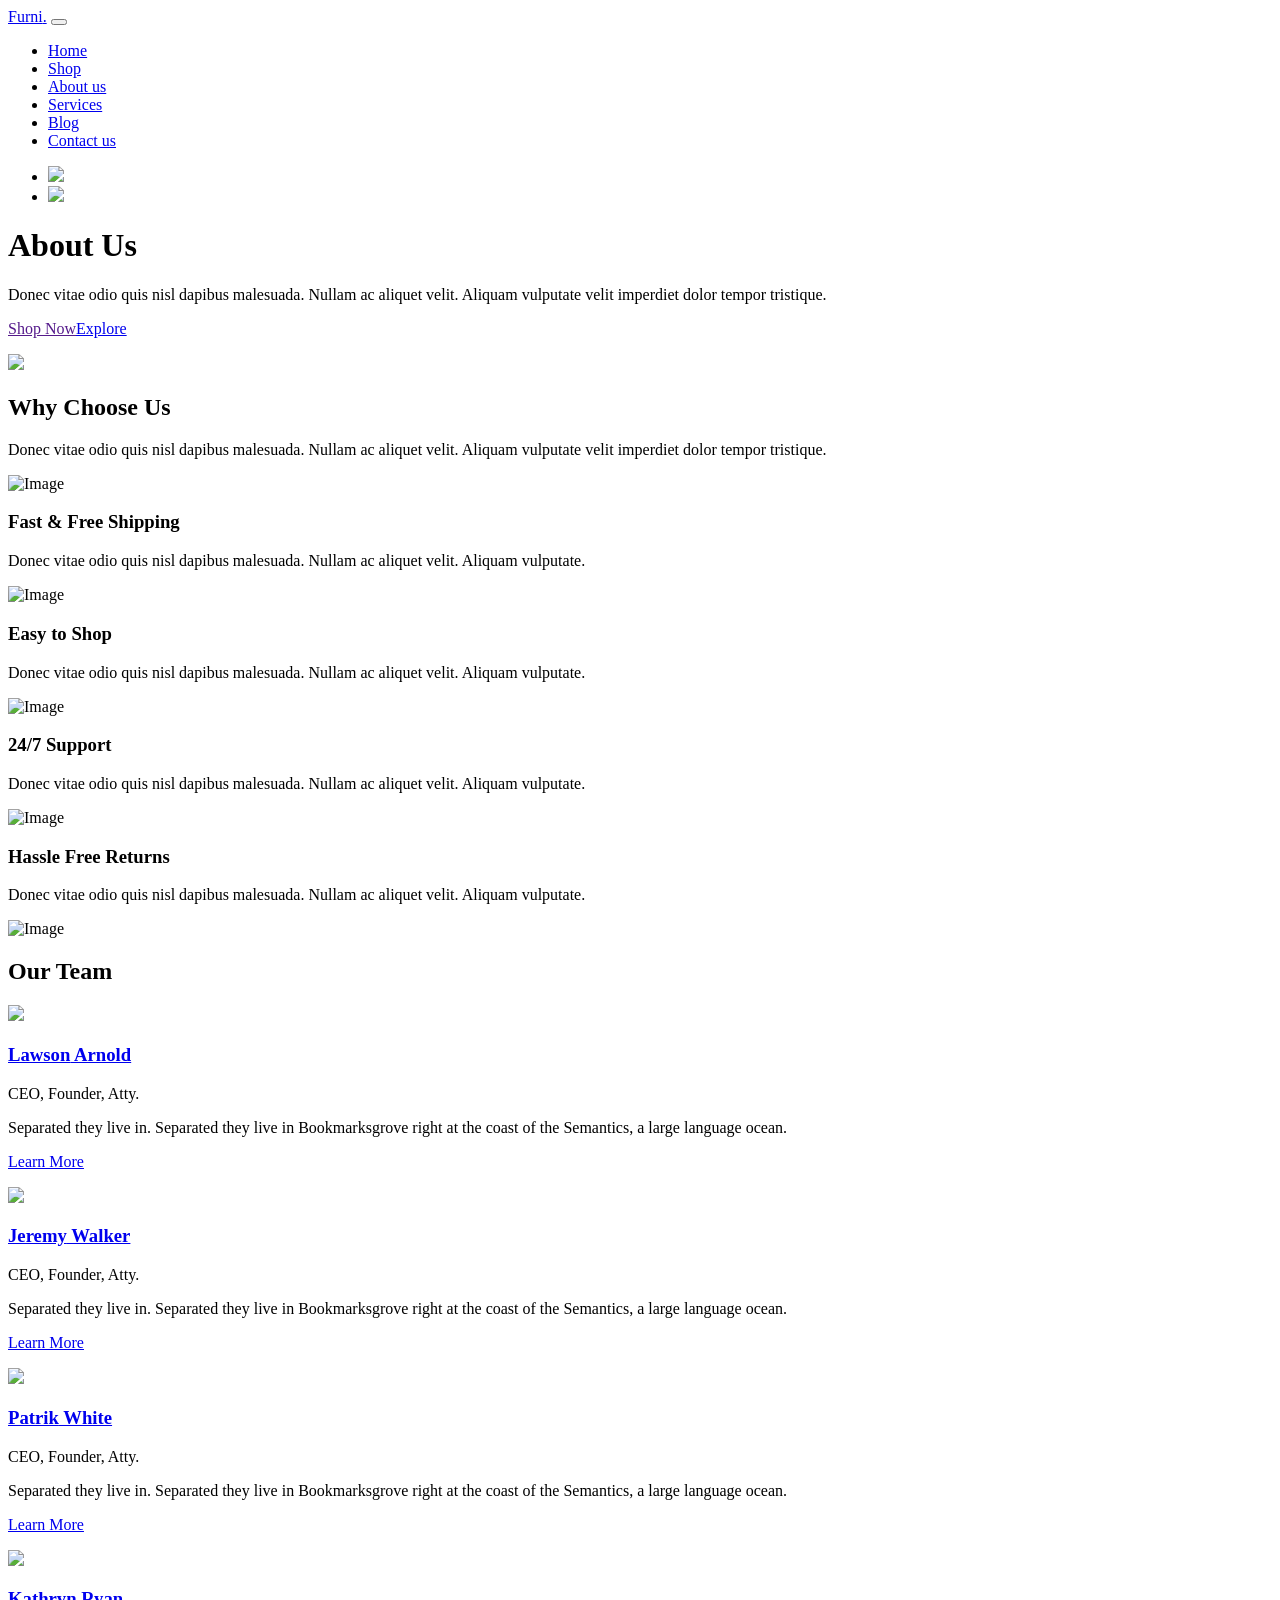
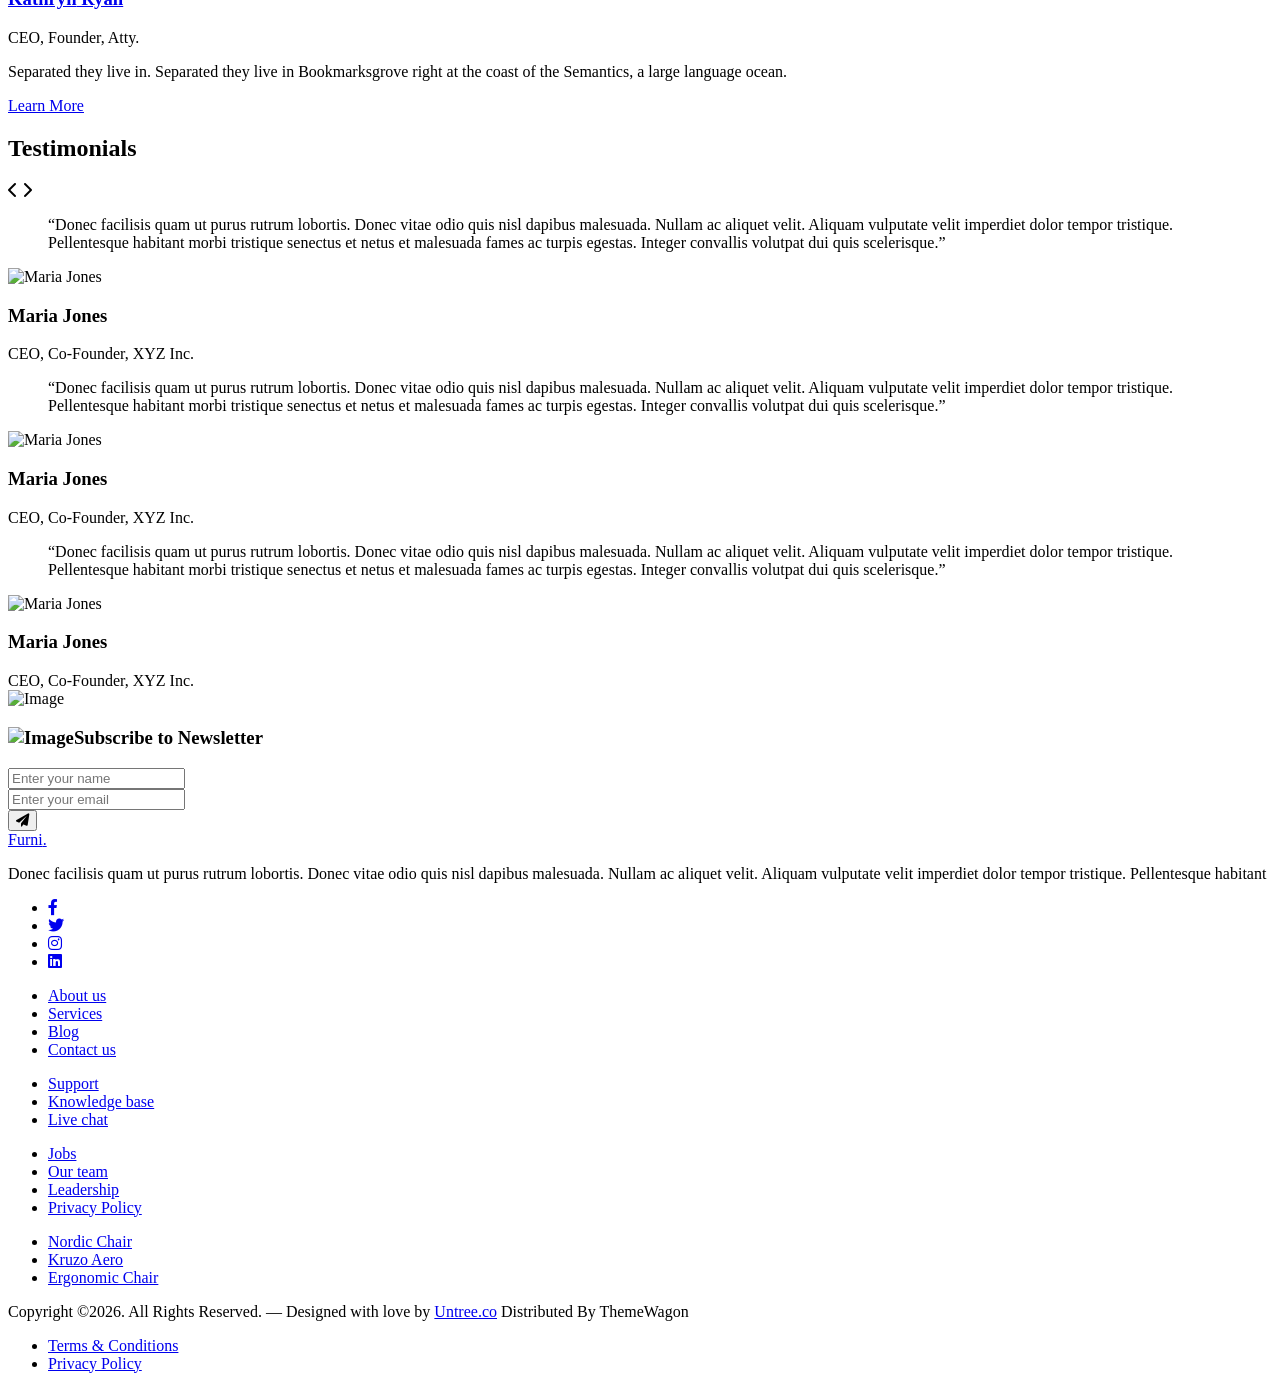
==== about.html @ 7dae72ae "Add files via upload" ====
<!-- /*
* Bootstrap 5
* Template Name: Furni
* Template Author: Untree.co
* Template URI: https://untree.co/
* License: https://creativecommons.org/licenses/by/3.0/
*/ -->
<!doctype html>
<html lang="en">
<head>
  <meta charset="utf-8">
  <meta name="viewport" content="width=device-width, initial-scale=1, shrink-to-fit=no">
  <meta name="author" content="Untree.co">
  <link rel="shortcut icon" href="favicon.png">

  <meta name="description" content="" />
  <meta name="keywords" content="bootstrap, bootstrap4" />

		<!-- Bootstrap CSS -->
		<link href="css/bootstrap.min.css" rel="stylesheet">
		<link href="https://cdnjs.cloudflare.com/ajax/libs/font-awesome/6.0.0-beta3/css/all.min.css" rel="stylesheet">
		<link href="css/tiny-slider.css" rel="stylesheet">
		<link href="css/style.css" rel="stylesheet">
		<title>Furni Free Bootstrap 5 Template for Furniture and Interior Design Websites by Untree.co </title>
	</head>

	<body>

		<!-- Start Header/Navigation -->
		<nav class="custom-navbar navbar navbar navbar-expand-md navbar-dark bg-dark" arial-label="Furni navigation bar">

			<div class="container">
				<a class="navbar-brand" href="index.html">Furni<span>.</span></a>

				<button class="navbar-toggler" type="button" data-bs-toggle="collapse" data-bs-target="#navbarsFurni" aria-controls="navbarsFurni" aria-expanded="false" aria-label="Toggle navigation">
					<span class="navbar-toggler-icon"></span>
				</button>

				<div class="collapse navbar-collapse" id="navbarsFurni">
					<ul class="custom-navbar-nav navbar-nav ms-auto mb-2 mb-md-0">
						<li class="nav-item ">
							<a class="nav-link" href="index.html">Home</a>
						</li>
						<li><a class="nav-link" href="shop.html">Shop</a></li>
						<li class="active"><a class="nav-link" href="about.html">About us</a></li>
						<li><a class="nav-link" href="services.html">Services</a></li>
						<li><a class="nav-link" href="blog.html">Blog</a></li>
						<li><a class="nav-link" href="contact.html">Contact us</a></li>
					</ul>

					<ul class="custom-navbar-cta navbar-nav mb-2 mb-md-0 ms-5">
						<li><a class="nav-link" href="#"><img src="images/user.svg"></a></li>
						<li><a class="nav-link" href="cart.html"><img src="images/cart.svg"></a></li>
					</ul>
				</div>
			</div>
				
		</nav>
		<!-- End Header/Navigation -->

		<!-- Start Hero Section -->
			<div class="hero">
				<div class="container">
					<div class="row justify-content-between">
						<div class="col-lg-5">
							<div class="intro-excerpt">
								<h1>About Us</h1>
								<p class="mb-4">Donec vitae odio quis nisl dapibus malesuada. Nullam ac aliquet velit. Aliquam vulputate velit imperdiet dolor tempor tristique.</p>
								<p><a href="" class="btn btn-secondary me-2">Shop Now</a><a href="#" class="btn btn-white-outline">Explore</a></p>
							</div>
						</div>
						<div class="col-lg-7">
							<div class="hero-img-wrap">
								<img src="images/couch.png" class="img-fluid">
							</div>
						</div>
					</div>
				</div>
			</div>
		<!-- End Hero Section -->

		

		<!-- Start Why Choose Us Section -->
		<div class="why-choose-section">
			<div class="container">
				<div class="row justify-content-between align-items-center">
					<div class="col-lg-6">
						<h2 class="section-title">Why Choose Us</h2>
						<p>Donec vitae odio quis nisl dapibus malesuada. Nullam ac aliquet velit. Aliquam vulputate velit imperdiet dolor tempor tristique.</p>

						<div class="row my-5">
							<div class="col-6 col-md-6">
								<div class="feature">
									<div class="icon">
										<img src="images/truck.svg" alt="Image" class="imf-fluid">
									</div>
									<h3>Fast &amp; Free Shipping</h3>
									<p>Donec vitae odio quis nisl dapibus malesuada. Nullam ac aliquet velit. Aliquam vulputate.</p>
								</div>
							</div>

							<div class="col-6 col-md-6">
								<div class="feature">
									<div class="icon">
										<img src="images/bag.svg" alt="Image" class="imf-fluid">
									</div>
									<h3>Easy to Shop</h3>
									<p>Donec vitae odio quis nisl dapibus malesuada. Nullam ac aliquet velit. Aliquam vulputate.</p>
								</div>
							</div>

							<div class="col-6 col-md-6">
								<div class="feature">
									<div class="icon">
										<img src="images/support.svg" alt="Image" class="imf-fluid">
									</div>
									<h3>24/7 Support</h3>
									<p>Donec vitae odio quis nisl dapibus malesuada. Nullam ac aliquet velit. Aliquam vulputate.</p>
								</div>
							</div>

							<div class="col-6 col-md-6">
								<div class="feature">
									<div class="icon">
										<img src="images/return.svg" alt="Image" class="imf-fluid">
									</div>
									<h3>Hassle Free Returns</h3>
									<p>Donec vitae odio quis nisl dapibus malesuada. Nullam ac aliquet velit. Aliquam vulputate.</p>
								</div>
							</div>

						</div>
					</div>

					<div class="col-lg-5">
						<div class="img-wrap">
							<img src="images/why-choose-us-img.jpg" alt="Image" class="img-fluid">
						</div>
					</div>

				</div>
			</div>
		</div>
		<!-- End Why Choose Us Section -->

		<!-- Start Team Section -->
		<div class="untree_co-section">
			<div class="container">

				<div class="row mb-5">
					<div class="col-lg-5 mx-auto text-center">
						<h2 class="section-title">Our Team</h2>
					</div>
				</div>

				<div class="row">

					<!-- Start Column 1 -->
					<div class="col-12 col-md-6 col-lg-3 mb-5 mb-md-0">
						<img src="images/person_1.jpg" class="img-fluid mb-5">
						<h3 clas><a href="#"><span class="">Lawson</span> Arnold</a></h3>
            <span class="d-block position mb-4">CEO, Founder, Atty.</span>
            <p>Separated they live in.
            Separated they live in Bookmarksgrove right at the coast of the Semantics, a large language ocean.</p>
            <p class="mb-0"><a href="#" class="more dark">Learn More <span class="icon-arrow_forward"></span></a></p>
					</div> 
					<!-- End Column 1 -->

					<!-- Start Column 2 -->
					<div class="col-12 col-md-6 col-lg-3 mb-5 mb-md-0">
						<img src="images/person_2.jpg" class="img-fluid mb-5">

						<h3 clas><a href="#"><span class="">Jeremy</span> Walker</a></h3>
            <span class="d-block position mb-4">CEO, Founder, Atty.</span>
            <p>Separated they live in.
            Separated they live in Bookmarksgrove right at the coast of the Semantics, a large language ocean.</p>
            <p class="mb-0"><a href="#" class="more dark">Learn More <span class="icon-arrow_forward"></span></a></p>

					</div> 
					<!-- End Column 2 -->

					<!-- Start Column 3 -->
					<div class="col-12 col-md-6 col-lg-3 mb-5 mb-md-0">
						<img src="images/person_3.jpg" class="img-fluid mb-5">
						<h3 clas><a href="#"><span class="">Patrik</span> White</a></h3>
            <span class="d-block position mb-4">CEO, Founder, Atty.</span>
            <p>Separated they live in.
            Separated they live in Bookmarksgrove right at the coast of the Semantics, a large language ocean.</p>
            <p class="mb-0"><a href="#" class="more dark">Learn More <span class="icon-arrow_forward"></span></a></p>
					</div> 
					<!-- End Column 3 -->

					<!-- Start Column 4 -->
					<div class="col-12 col-md-6 col-lg-3 mb-5 mb-md-0">
						<img src="images/person_4.jpg" class="img-fluid mb-5">

						<h3 clas><a href="#"><span class="">Kathryn</span> Ryan</a></h3>
            <span class="d-block position mb-4">CEO, Founder, Atty.</span>
            <p>Separated they live in.
            Separated they live in Bookmarksgrove right at the coast of the Semantics, a large language ocean.</p>
            <p class="mb-0"><a href="#" class="more dark">Learn More <span class="icon-arrow_forward"></span></a></p>

          
					</div> 
					<!-- End Column 4 -->

					

				</div>
			</div>
		</div>
		<!-- End Team Section -->

		

		<!-- Start Testimonial Slider -->
		<div class="testimonial-section before-footer-section">
			<div class="container">
				<div class="row">
					<div class="col-lg-7 mx-auto text-center">
						<h2 class="section-title">Testimonials</h2>
					</div>
				</div>

				<div class="row justify-content-center">
					<div class="col-lg-12">
						<div class="testimonial-slider-wrap text-center">

							<div id="testimonial-nav">
								<span class="prev" data-controls="prev"><span class="fa fa-chevron-left"></span></span>
								<span class="next" data-controls="next"><span class="fa fa-chevron-right"></span></span>
							</div>

							<div class="testimonial-slider">
								
								<div class="item">
									<div class="row justify-content-center">
										<div class="col-lg-8 mx-auto">

											<div class="testimonial-block text-center">
												<blockquote class="mb-5">
													<p>&ldquo;Donec facilisis quam ut purus rutrum lobortis. Donec vitae odio quis nisl dapibus malesuada. Nullam ac aliquet velit. Aliquam vulputate velit imperdiet dolor tempor tristique. Pellentesque habitant morbi tristique senectus et netus et malesuada fames ac turpis egestas. Integer convallis volutpat dui quis scelerisque.&rdquo;</p>
												</blockquote>

												<div class="author-info">
													<div class="author-pic">
														<img src="images/person-1.png" alt="Maria Jones" class="img-fluid">
													</div>
													<h3 class="font-weight-bold">Maria Jones</h3>
													<span class="position d-block mb-3">CEO, Co-Founder, XYZ Inc.</span>
												</div>
											</div>

										</div>
									</div>
								</div> 
								<!-- END item -->

								<div class="item">
									<div class="row justify-content-center">
										<div class="col-lg-8 mx-auto">

											<div class="testimonial-block text-center">
												<blockquote class="mb-5">
													<p>&ldquo;Donec facilisis quam ut purus rutrum lobortis. Donec vitae odio quis nisl dapibus malesuada. Nullam ac aliquet velit. Aliquam vulputate velit imperdiet dolor tempor tristique. Pellentesque habitant morbi tristique senectus et netus et malesuada fames ac turpis egestas. Integer convallis volutpat dui quis scelerisque.&rdquo;</p>
												</blockquote>

												<div class="author-info">
													<div class="author-pic">
														<img src="images/person-1.png" alt="Maria Jones" class="img-fluid">
													</div>
													<h3 class="font-weight-bold">Maria Jones</h3>
													<span class="position d-block mb-3">CEO, Co-Founder, XYZ Inc.</span>
												</div>
											</div>

										</div>
									</div>
								</div> 
								<!-- END item -->

								<div class="item">
									<div class="row justify-content-center">
										<div class="col-lg-8 mx-auto">

											<div class="testimonial-block text-center">
												<blockquote class="mb-5">
													<p>&ldquo;Donec facilisis quam ut purus rutrum lobortis. Donec vitae odio quis nisl dapibus malesuada. Nullam ac aliquet velit. Aliquam vulputate velit imperdiet dolor tempor tristique. Pellentesque habitant morbi tristique senectus et netus et malesuada fames ac turpis egestas. Integer convallis volutpat dui quis scelerisque.&rdquo;</p>
												</blockquote>

												<div class="author-info">
													<div class="author-pic">
														<img src="images/person-1.png" alt="Maria Jones" class="img-fluid">
													</div>
													<h3 class="font-weight-bold">Maria Jones</h3>
													<span class="position d-block mb-3">CEO, Co-Founder, XYZ Inc.</span>
												</div>
											</div>

										</div>
									</div>
								</div> 
								<!-- END item -->

							</div>

						</div>
					</div>
				</div>
			</div>
		</div>
		<!-- End Testimonial Slider -->

		

		<!-- Start Footer Section -->
		<footer class="footer-section">
			<div class="container relative">

				<div class="sofa-img">
					<img src="images/sofa.png" alt="Image" class="img-fluid">
				</div>

				<div class="row">
					<div class="col-lg-8">
						<div class="subscription-form">
							<h3 class="d-flex align-items-center"><span class="me-1"><img src="images/envelope-outline.svg" alt="Image" class="img-fluid"></span><span>Subscribe to Newsletter</span></h3>

							<form action="#" class="row g-3">
								<div class="col-auto">
									<input type="text" class="form-control" placeholder="Enter your name">
								</div>
								<div class="col-auto">
									<input type="email" class="form-control" placeholder="Enter your email">
								</div>
								<div class="col-auto">
									<button class="btn btn-primary">
										<span class="fa fa-paper-plane"></span>
									</button>
								</div>
							</form>

						</div>
					</div>
				</div>

				<div class="row g-5 mb-5">
					<div class="col-lg-4">
						<div class="mb-4 footer-logo-wrap"><a href="#" class="footer-logo">Furni<span>.</span></a></div>
						<p class="mb-4">Donec facilisis quam ut purus rutrum lobortis. Donec vitae odio quis nisl dapibus malesuada. Nullam ac aliquet velit. Aliquam vulputate velit imperdiet dolor tempor tristique. Pellentesque habitant</p>

						<ul class="list-unstyled custom-social">
							<li><a href="#"><span class="fa fa-brands fa-facebook-f"></span></a></li>
							<li><a href="#"><span class="fa fa-brands fa-twitter"></span></a></li>
							<li><a href="#"><span class="fa fa-brands fa-instagram"></span></a></li>
							<li><a href="#"><span class="fa fa-brands fa-linkedin"></span></a></li>
						</ul>
					</div>

					<div class="col-lg-8">
						<div class="row links-wrap">
							<div class="col-6 col-sm-6 col-md-3">
								<ul class="list-unstyled">
									<li><a href="#">About us</a></li>
									<li><a href="#">Services</a></li>
									<li><a href="#">Blog</a></li>
									<li><a href="#">Contact us</a></li>
								</ul>
							</div>

							<div class="col-6 col-sm-6 col-md-3">
								<ul class="list-unstyled">
									<li><a href="#">Support</a></li>
									<li><a href="#">Knowledge base</a></li>
									<li><a href="#">Live chat</a></li>
								</ul>
							</div>

							<div class="col-6 col-sm-6 col-md-3">
								<ul class="list-unstyled">
									<li><a href="#">Jobs</a></li>
									<li><a href="#">Our team</a></li>
									<li><a href="#">Leadership</a></li>
									<li><a href="#">Privacy Policy</a></li>
								</ul>
							</div>

							<div class="col-6 col-sm-6 col-md-3">
								<ul class="list-unstyled">
									<li><a href="#">Nordic Chair</a></li>
									<li><a href="#">Kruzo Aero</a></li>
									<li><a href="#">Ergonomic Chair</a></li>
								</ul>
							</div>
						</div>
					</div>

				</div>

				<div class="border-top copyright">
					<div class="row pt-4">
						<div class="col-lg-6">
							<p class="mb-2 text-center text-lg-start">Copyright &copy;<script>document.write(new Date().getFullYear());</script>. All Rights Reserved. &mdash; Designed with love by <a href="https://untree.co">Untree.co</a> Distributed By <a hreff="https://themewagon.com">ThemeWagon</a>  <!-- License information: https://untree.co/license/ -->
            </p>
						</div>

						<div class="col-lg-6 text-center text-lg-end">
							<ul class="list-unstyled d-inline-flex ms-auto">
								<li class="me-4"><a href="#">Terms &amp; Conditions</a></li>
								<li><a href="#">Privacy Policy</a></li>
							</ul>
						</div>

					</div>
				</div>

			</div>
		</footer>
		<!-- End Footer Section -->	


		<script src="js/bootstrap.bundle.min.js"></script>
		<script src="js/tiny-slider.js"></script>
		<script src="js/custom.js"></script>
	</body>

</html>
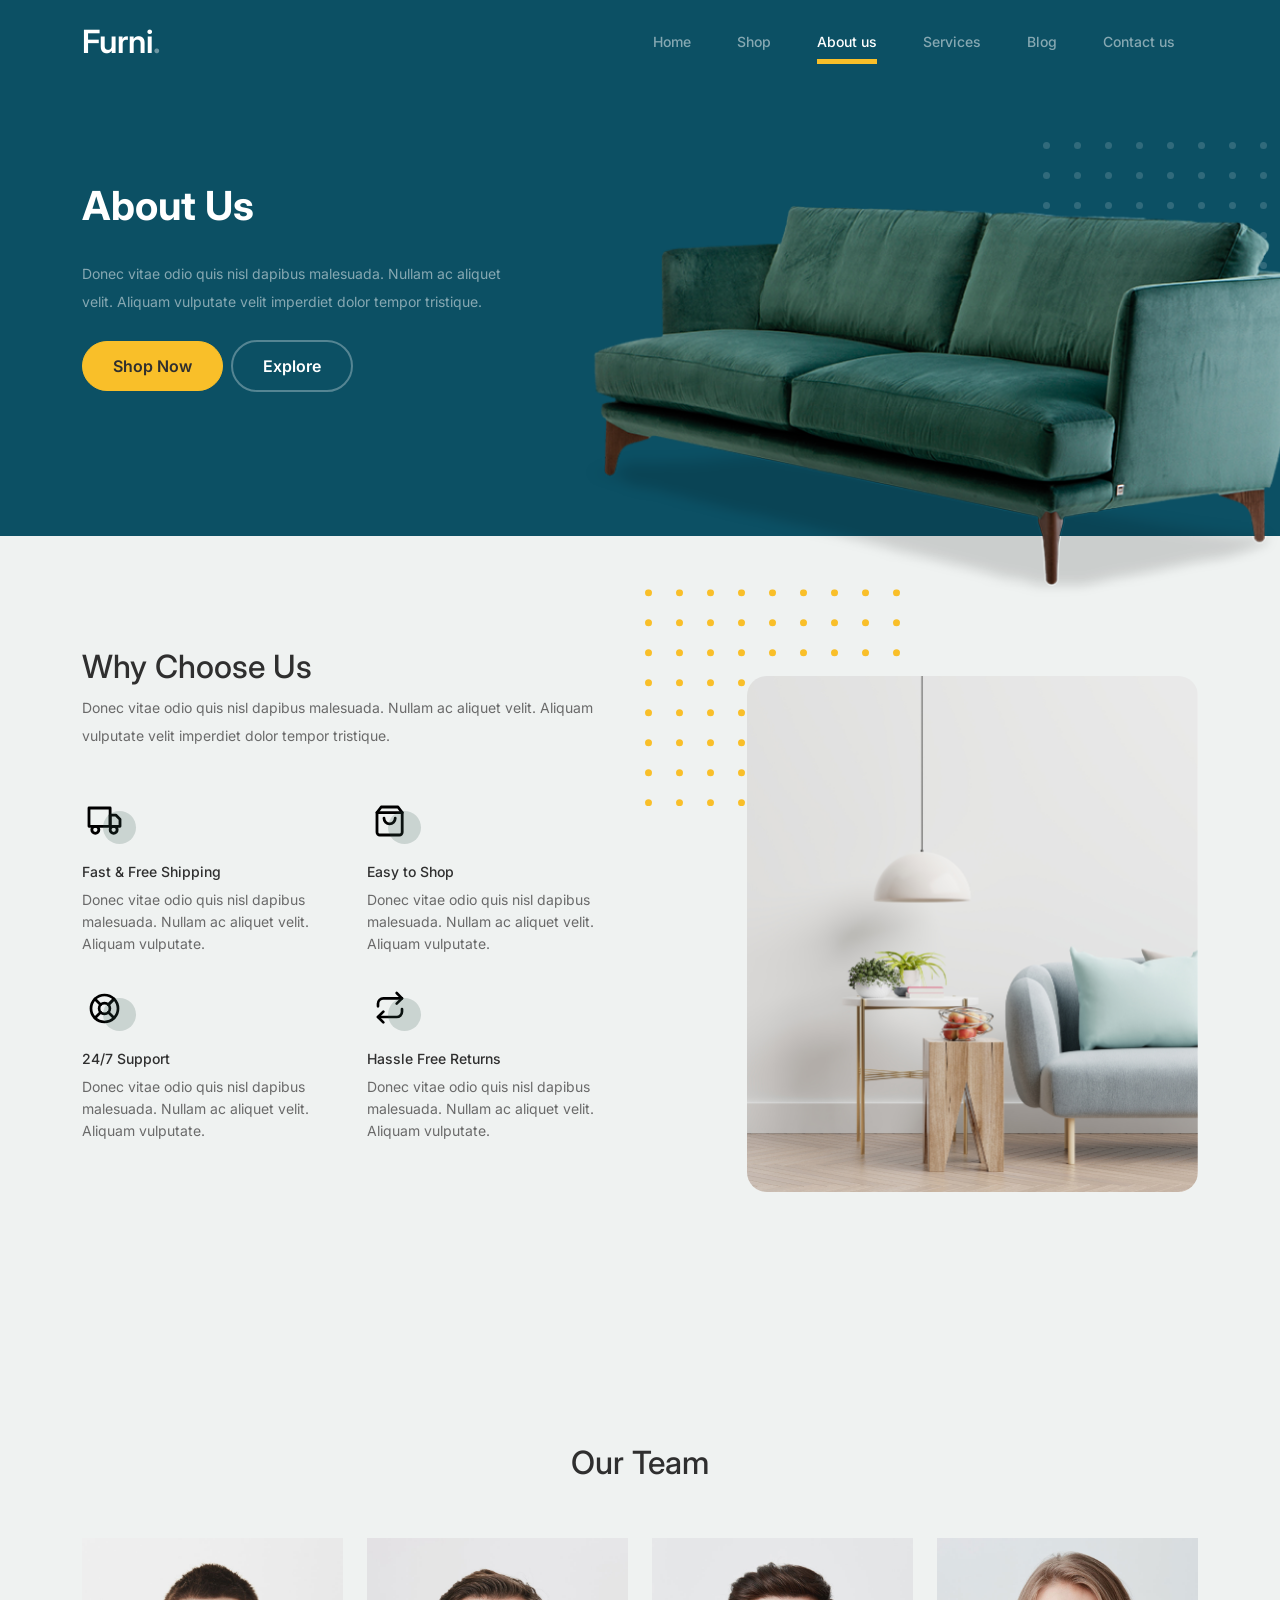
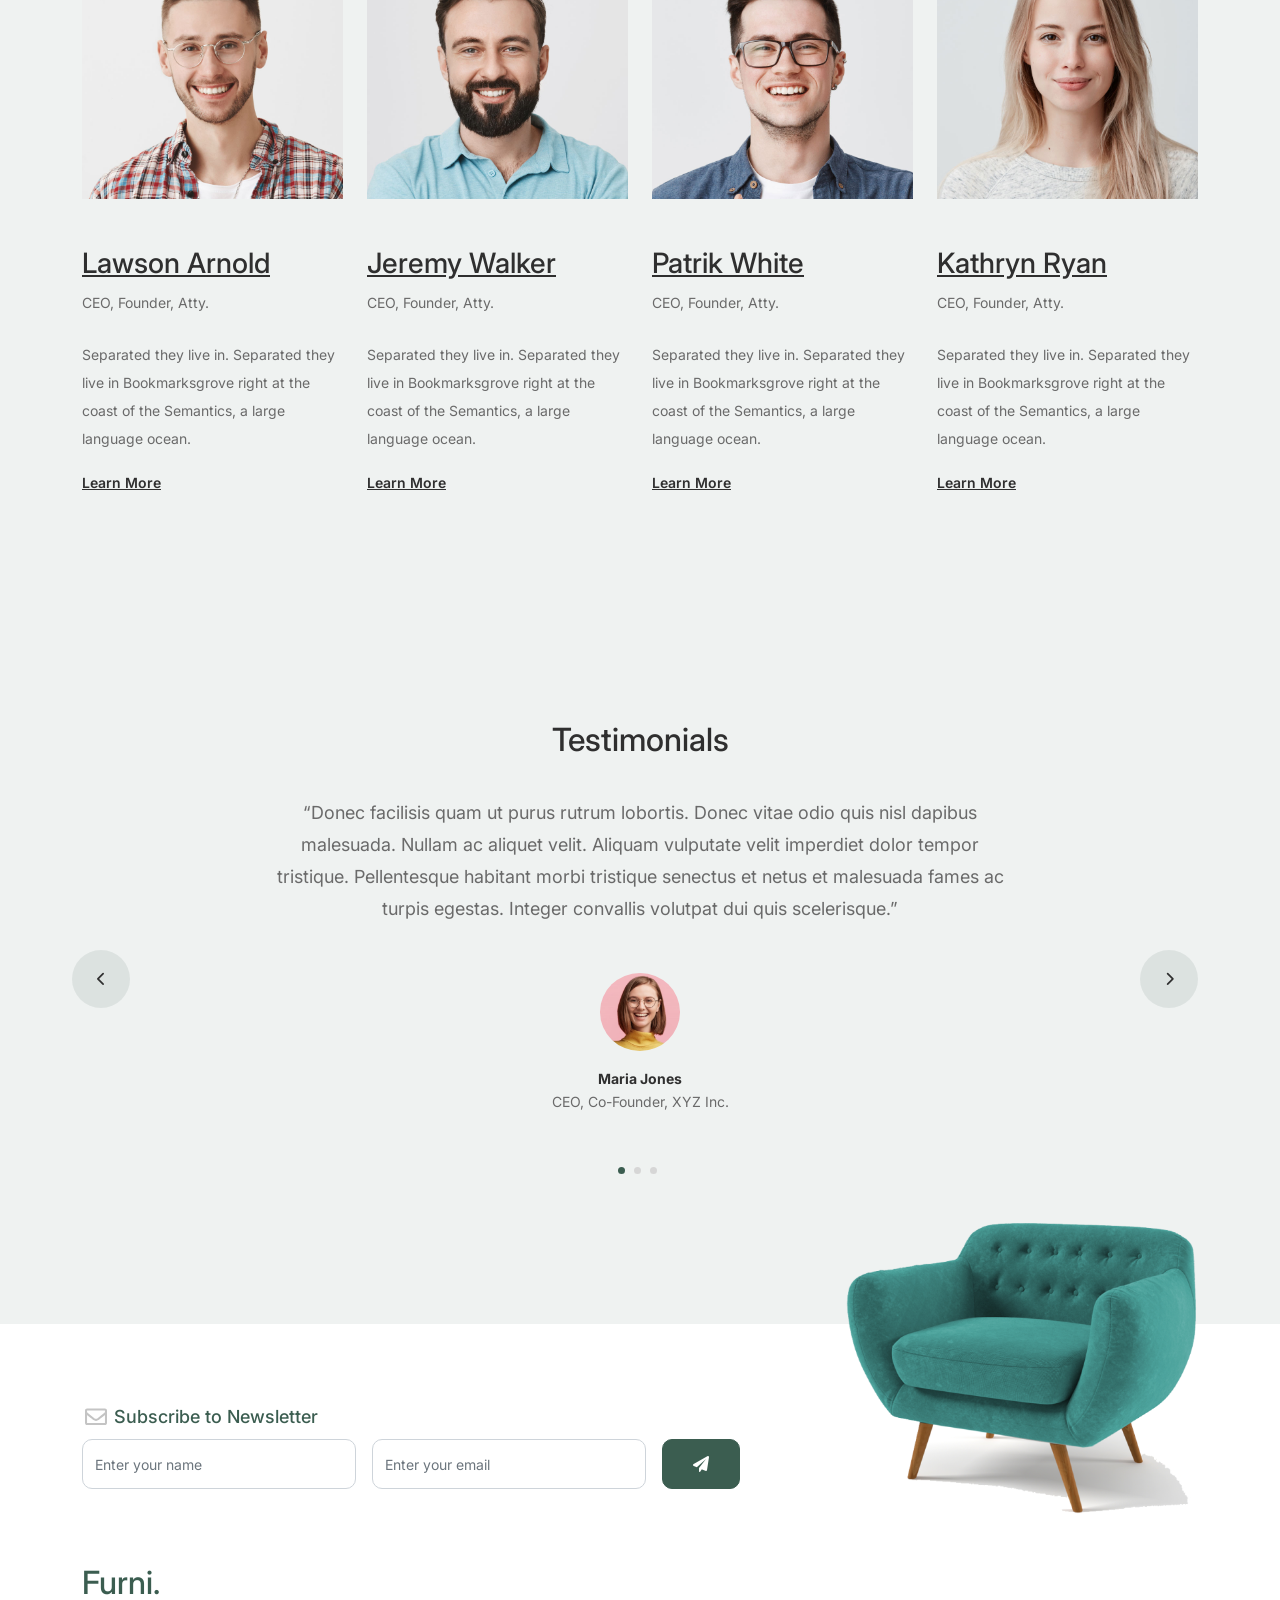
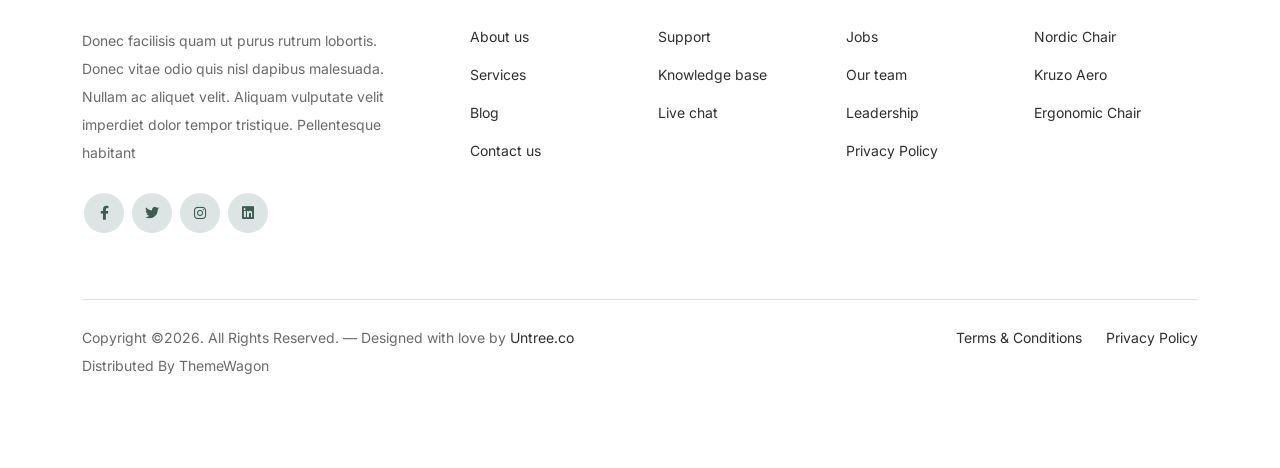
==== commit fd98b787: "Add files via upload" ====
--- a/about.html
+++ b/about.html
@@ -47,11 +47,6 @@
 						<li><a class="nav-link" href="blog.html">Blog</a></li>
 						<li><a class="nav-link" href="contact.html">Contact us</a></li>
 					</ul>
-
-					<ul class="custom-navbar-cta navbar-nav mb-2 mb-md-0 ms-5">
-						<li><a class="nav-link" href="#"><img src="images/user.svg"></a></li>
-						<li><a class="nav-link" href="cart.html"><img src="images/cart.svg"></a></li>
-					</ul>
 				</div>
 			</div>
 				
--- a/css/tiny-slider.css
+++ b/css/tiny-slider.css
@@ -0,0 +1,3 @@
+.tns-outer{padding:0 !important}.tns-outer [hidden]{display:none !important}.tns-outer [aria-controls],.tns-outer [data-action]{cursor:pointer}.tns-slider{-webkit-transition:all 0s;-moz-transition:all 0s;transition:all 0s}.tns-slider>.tns-item{-webkit-box-sizing:border-box;-moz-box-sizing:border-box;box-sizing:border-box}.tns-horizontal.tns-subpixel{white-space:nowrap}.tns-horizontal.tns-subpixel>.tns-item{display:inline-block;vertical-align:top;white-space:normal}.tns-horizontal.tns-no-subpixel:after{content:'';display:table;clear:both}.tns-horizontal.tns-no-subpixel>.tns-item{float:left}.tns-horizontal.tns-carousel.tns-no-subpixel>.tns-item{margin-right:-100%}.tns-no-calc{position:relative;left:0}.tns-gallery{position:relative;left:0;min-height:1px}.tns-gallery>.tns-item{position:absolute;left:-100%;-webkit-transition:transform 0s, opacity 0s;-moz-transition:transform 0s, opacity 0s;transition:transform 0s, opacity 0s}.tns-gallery>.tns-slide-active{position:relative;left:auto !important}.tns-gallery>.tns-moving{-webkit-transition:all 0.25s;-moz-transition:all 0.25s;transition:all 0.25s}.tns-autowidth{display:inline-block}.tns-lazy-img{-webkit-transition:opacity 0.6s;-moz-transition:opacity 0.6s;transition:opacity 0.6s;opacity:0.6}.tns-lazy-img.tns-complete{opacity:1}.tns-ah{-webkit-transition:height 0s;-moz-transition:height 0s;transition:height 0s}.tns-ovh{overflow:hidden}.tns-visually-hidden{position:absolute;left:-10000em}.tns-transparent{opacity:0;visibility:hidden}.tns-fadeIn{opacity:1;filter:alpha(opacity=100);z-index:0}.tns-normal,.tns-fadeOut{opacity:0;filter:alpha(opacity=0);z-index:-1}.tns-vpfix{white-space:nowrap}.tns-vpfix>div,.tns-vpfix>li{display:inline-block}.tns-t-subp2{margin:0 auto;width:310px;position:relative;height:10px;overflow:hidden}.tns-t-ct{width:2333.3333333%;width:-webkit-calc(100% * 70 / 3);width:-moz-calc(100% * 70 / 3);width:calc(100% * 70 / 3);position:absolute;right:0}.tns-t-ct:after{content:'';display:table;clear:both}.tns-t-ct>div{width:1.4285714%;width:-webkit-calc(100% / 70);width:-moz-calc(100% / 70);width:calc(100% / 70);height:10px;float:left}
+
+/*# sourceMappingURL=sourcemaps/tiny-slider.css.map */
--- a/css/style.css
+++ b/css/style.css
@@ -0,0 +1,711 @@
+/*
+* Template Name: UntreeStore
+* Template Author: Untree.co
+* Author URI: https://untree.co/
+* License: https://creativecommons.org/licenses/by/3.0/
+*/
+@import url("https://fonts.googleapis.com/css2?family=Inter:wght@400;500;600;700;800&display=swap");
+body {
+  overflow-x: hidden;
+  position: relative; }
+
+body {
+  font-family: "Inter", sans-serif;
+  font-weight: 400;
+  line-height: 28px;
+  color: #6a6a6a;
+  font-size: 14px;
+  background-color: #eff2f1; }
+
+a {
+  text-decoration: none;
+  -webkit-transition: .3s all ease;
+  -o-transition: .3s all ease;
+  transition: .3s all ease;
+  color: #2f2f2f;
+  text-decoration: underline; }
+  a:hover {
+    color: #2f2f2f;
+    text-decoration: none; }
+  a.more {
+    font-weight: 600; }
+
+.custom-navbar {
+  background: #0C5064 !important;
+  padding-top: 20px;
+  padding-bottom: 20px; }
+  .custom-navbar .navbar-brand {
+    font-size: 32px;
+    font-weight: 600; }
+    .custom-navbar .navbar-brand > span {
+      opacity: .4; }
+  .custom-navbar .navbar-toggler {
+    border-color: transparent; }
+    .custom-navbar .navbar-toggler:active, .custom-navbar .navbar-toggler:focus {
+      -webkit-box-shadow: none;
+      box-shadow: none;
+      outline: none; }
+  @media (min-width: 992px) {
+    .custom-navbar .custom-navbar-nav li {
+      margin-left: 15px;
+      margin-right: 15px; } }
+  .custom-navbar .custom-navbar-nav li a {
+    font-weight: 500;
+    color: #ffffff !important;
+    opacity: .5;
+    -webkit-transition: .3s all ease;
+    -o-transition: .3s all ease;
+    transition: .3s all ease;
+    position: relative; }
+    @media (min-width: 768px) {
+      .custom-navbar .custom-navbar-nav li a:before {
+        content: "";
+        position: absolute;
+        bottom: 0;
+        left: 8px;
+        right: 8px;
+        background: #f9bf29;
+        height: 5px;
+        opacity: 1;
+        visibility: visible;
+        width: 0;
+        -webkit-transition: .15s all ease-out;
+        -o-transition: .15s all ease-out;
+        transition: .15s all ease-out; } }
+    .custom-navbar .custom-navbar-nav li a:hover {
+      opacity: 1; }
+      .custom-navbar .custom-navbar-nav li a:hover:before {
+        width: calc(100% - 16px); }
+  .custom-navbar .custom-navbar-nav li.active a {
+    opacity: 1; }
+    .custom-navbar .custom-navbar-nav li.active a:before {
+      width: calc(100% - 16px); }
+  .custom-navbar .custom-navbar-cta {
+    margin-left: 0 !important;
+    -webkit-box-orient: horizontal;
+    -webkit-box-direction: normal;
+    -ms-flex-direction: row;
+    flex-direction: row; }
+    @media (min-width: 768px) {
+      .custom-navbar .custom-navbar-cta {
+        margin-left: 40px !important; } }
+    .custom-navbar .custom-navbar-cta li {
+      margin-left: 0px;
+      margin-right: 0px; }
+      .custom-navbar .custom-navbar-cta li:first-child {
+        margin-right: 20px; }
+
+.hero {
+  background: #0C5064;
+  padding: calc(4rem - 30px) 0 0rem 0; }
+  @media (min-width: 768px) {
+    .hero {
+      padding: calc(4rem - 30px) 0 4rem 0; } }
+  @media (min-width: 992px) {
+    .hero {
+      padding: calc(8rem - 30px) 0 8rem 0; } }
+  .hero .intro-excerpt {
+    position: relative;
+    z-index: 4; }
+    @media (min-width: 992px) {
+      .hero .intro-excerpt {
+        max-width: 450px; } }
+  .hero h1 {
+    font-weight: 700;
+    color: #ffffff;
+    margin-bottom: 30px; }
+    @media (min-width: 1400px) {
+      .hero h1 {
+        font-size: 54px; } }
+  .hero p {
+    color: rgba(255, 255, 255, 0.5);
+    margin-botom: 30px; }
+  .hero .hero-img-wrap {
+    position: relative; }
+    .hero .hero-img-wrap img {
+      position: relative;
+      top: 0px;
+      right: 0px;
+      z-index: 2;
+      max-width: 780px;
+      left: -20px; }
+      @media (min-width: 768px) {
+        .hero .hero-img-wrap img {
+          right: 0px;
+          left: -100px; } }
+      @media (min-width: 992px) {
+        .hero .hero-img-wrap img {
+          left: 0px;
+          top: -80px;
+          position: absolute;
+          right: -50px; } }
+      @media (min-width: 1200px) {
+        .hero .hero-img-wrap img {
+          left: 0px;
+          top: -80px;
+          right: -100px; } }
+    .hero .hero-img-wrap:after {
+      content: "";
+      position: absolute;
+      width: 255px;
+      height: 217px;
+      background-image: url("../images/dots-light.svg");
+      background-size: contain;
+      background-repeat: no-repeat;
+      right: -100px;
+      top: -0px; }
+      @media (min-width: 1200px) {
+        .hero .hero-img-wrap:after {
+          top: -40px; } }
+
+.btn {
+  font-weight: 600;
+  padding: 12px 30px;
+  border-radius: 30px;
+  color: #ffffff;
+  background: #2f2f2f;
+  border-color: #2f2f2f; }
+  .btn:hover {
+    color: #ffffff;
+    background: #222222;
+    border-color: #222222; }
+  .btn:active, .btn:focus {
+    outline: none !important;
+    -webkit-box-shadow: none;
+    box-shadow: none; }
+  .btn.btn-primary {
+    background: #3b5d50;
+    border-color: #3b5d50; }
+    .btn.btn-primary:hover {
+      background: #314d43;
+      border-color: #314d43; }
+  .btn.btn-secondary {
+    color: #2f2f2f;
+    background: #f9bf29;
+    border-color: #f9bf29; }
+    .btn.btn-secondary:hover {
+      background: #f8b810;
+      border-color: #f8b810; }
+  .btn.btn-white-outline {
+    background: transparent;
+    border-width: 2px;
+    border-color: rgba(255, 255, 255, 0.3); }
+    .btn.btn-white-outline:hover {
+      border-color: white;
+      color: #ffffff; }
+
+.section-title {
+  color: #2f2f2f; }
+
+.product-section {
+  padding: 7rem 0; }
+  .product-section .product-item {
+    text-align: center;
+    text-decoration: none;
+    display: block;
+    position: relative;
+    padding-bottom: 50px;
+    cursor: pointer; }
+    .product-section .product-item .product-thumbnail {
+      margin-bottom: 30px;
+      position: relative;
+      top: 0;
+      -webkit-transition: .3s all ease;
+      -o-transition: .3s all ease;
+      transition: .3s all ease; }
+    .product-section .product-item h3 {
+      font-weight: 600;
+      font-size: 16px; }
+    .product-section .product-item strong {
+      font-weight: 800 !important;
+      font-size: 18px !important; }
+    .product-section .product-item h3, .product-section .product-item strong {
+      color: #2f2f2f;
+      text-decoration: none; }
+    .product-section .product-item .icon-cross {
+      position: absolute;
+      width: 35px;
+      height: 35px;
+      display: inline-block;
+      background: #2f2f2f;
+      bottom: 15px;
+      left: 50%;
+      -webkit-transform: translateX(-50%);
+      -ms-transform: translateX(-50%);
+      transform: translateX(-50%);
+      margin-bottom: -17.5px;
+      border-radius: 50%;
+      opacity: 0;
+      visibility: hidden;
+      -webkit-transition: .3s all ease;
+      -o-transition: .3s all ease;
+      transition: .3s all ease; }
+      .product-section .product-item .icon-cross img {
+        position: absolute;
+        left: 50%;
+        top: 50%;
+        -webkit-transform: translate(-50%, -50%);
+        -ms-transform: translate(-50%, -50%);
+        transform: translate(-50%, -50%); }
+    .product-section .product-item:before {
+      bottom: 0;
+      left: 0;
+      right: 0;
+      position: absolute;
+      content: "";
+      background: #dce5e4;
+      height: 0%;
+      z-index: -1;
+      border-radius: 10px;
+      -webkit-transition: .3s all ease;
+      -o-transition: .3s all ease;
+      transition: .3s all ease; }
+    .product-section .product-item:hover .product-thumbnail {
+      top: -25px; }
+    .product-section .product-item:hover .icon-cross {
+      bottom: 0;
+      opacity: 1;
+      visibility: visible; }
+    .product-section .product-item:hover:before {
+      height: 70%; }
+
+.why-choose-section {
+  padding: 7rem 0; }
+  .why-choose-section .img-wrap {
+    position: relative; }
+    .why-choose-section .img-wrap:before {
+      position: absolute;
+      content: "";
+      width: 255px;
+      height: 217px;
+      background-image: url("../images/dots-yellow.svg");
+      background-repeat: no-repeat;
+      background-size: contain;
+      -webkit-transform: translate(-40%, -40%);
+      -ms-transform: translate(-40%, -40%);
+      transform: translate(-40%, -40%);
+      z-index: -1; }
+    .why-choose-section .img-wrap img {
+      border-radius: 20px; }
+
+.feature {
+  margin-bottom: 30px; }
+  .feature .icon {
+    display: inline-block;
+    position: relative;
+    margin-bottom: 20px; }
+    .feature .icon:before {
+      content: "";
+      width: 33px;
+      height: 33px;
+      position: absolute;
+      background: rgba(59, 93, 80, 0.2);
+      border-radius: 50%;
+      right: -8px;
+      bottom: 0; }
+  .feature h3 {
+    font-size: 14px;
+    color: #2f2f2f; }
+  .feature p {
+    font-size: 14px;
+    line-height: 22px;
+    color: #6a6a6a; }
+
+.we-help-section {
+  padding: 7rem 0; }
+  .we-help-section .imgs-grid {
+    display: -ms-grid;
+    display: grid;
+    -ms-grid-columns: (1fr)[27];
+    grid-template-columns: repeat(27, 1fr);
+    position: relative; }
+    .we-help-section .imgs-grid:before {
+      position: absolute;
+      content: "";
+      width: 255px;
+      height: 217px;
+      background-image: url("../images/dots-green.svg");
+      background-size: contain;
+      background-repeat: no-repeat;
+      -webkit-transform: translate(-40%, -40%);
+      -ms-transform: translate(-40%, -40%);
+      transform: translate(-40%, -40%);
+      z-index: -1; }
+    .we-help-section .imgs-grid .grid {
+      position: relative; }
+      .we-help-section .imgs-grid .grid img {
+        border-radius: 20px;
+        max-width: 100%; }
+      .we-help-section .imgs-grid .grid.grid-1 {
+        -ms-grid-column: 1;
+        -ms-grid-column-span: 18;
+        grid-column: 1 / span 18;
+        -ms-grid-row: 1;
+        -ms-grid-row-span: 27;
+        grid-row: 1 / span 27; }
+      .we-help-section .imgs-grid .grid.grid-2 {
+        -ms-grid-column: 19;
+        -ms-grid-column-span: 27;
+        grid-column: 19 / span 27;
+        -ms-grid-row: 1;
+        -ms-grid-row-span: 5;
+        grid-row: 1 / span 5;
+        padding-left: 20px; }
+      .we-help-section .imgs-grid .grid.grid-3 {
+        -ms-grid-column: 14;
+        -ms-grid-column-span: 16;
+        grid-column: 14 / span 16;
+        -ms-grid-row: 6;
+        -ms-grid-row-span: 27;
+        grid-row: 6 / span 27;
+        padding-top: 20px; }
+
+.custom-list {
+  width: 100%; }
+  .custom-list li {
+    display: inline-block;
+    width: calc(50% - 20px);
+    margin-bottom: 12px;
+    line-height: 1.5;
+    position: relative;
+    padding-left: 20px; }
+    .custom-list li:before {
+      content: "";
+      width: 8px;
+      height: 8px;
+      border-radius: 50%;
+      border: 2px solid #3b5d50;
+      position: absolute;
+      left: 0;
+      top: 8px; }
+
+.popular-product {
+  padding: 0 0 7rem 0; }
+  .popular-product .product-item-sm h3 {
+    font-size: 14px;
+    font-weight: 700;
+    color: #2f2f2f; }
+  .popular-product .product-item-sm a {
+    text-decoration: none;
+    color: #2f2f2f;
+    -webkit-transition: .3s all ease;
+    -o-transition: .3s all ease;
+    transition: .3s all ease; }
+    .popular-product .product-item-sm a:hover {
+      color: rgba(47, 47, 47, 0.5); }
+  .popular-product .product-item-sm p {
+    line-height: 1.4;
+    margin-bottom: 10px;
+    font-size: 14px; }
+  .popular-product .product-item-sm .thumbnail {
+    margin-right: 10px;
+    -webkit-box-flex: 0;
+    -ms-flex: 0 0 120px;
+    flex: 0 0 120px;
+    position: relative; }
+    .popular-product .product-item-sm .thumbnail:before {
+      content: "";
+      position: absolute;
+      border-radius: 20px;
+      background: #dce5e4;
+      width: 98px;
+      height: 98px;
+      top: 50%;
+      left: 50%;
+      -webkit-transform: translate(-50%, -50%);
+      -ms-transform: translate(-50%, -50%);
+      transform: translate(-50%, -50%);
+      z-index: -1; }
+
+.testimonial-section {
+  padding: 3rem 0 7rem 0; }
+
+.testimonial-slider-wrap {
+  position: relative; }
+  .testimonial-slider-wrap .tns-inner {
+    padding-top: 30px; }
+  .testimonial-slider-wrap .item .testimonial-block blockquote {
+    font-size: 16px; }
+    @media (min-width: 768px) {
+      .testimonial-slider-wrap .item .testimonial-block blockquote {
+        line-height: 32px;
+        font-size: 18px; } }
+  .testimonial-slider-wrap .item .testimonial-block .author-info .author-pic {
+    margin-bottom: 20px; }
+    .testimonial-slider-wrap .item .testimonial-block .author-info .author-pic img {
+      max-width: 80px;
+      border-radius: 50%; }
+  .testimonial-slider-wrap .item .testimonial-block .author-info h3 {
+    font-size: 14px;
+    font-weight: 700;
+    color: #2f2f2f;
+    margin-bottom: 0; }
+  .testimonial-slider-wrap #testimonial-nav {
+    position: absolute;
+    top: 50%;
+    z-index: 99;
+    width: 100%;
+    display: none; }
+    @media (min-width: 768px) {
+      .testimonial-slider-wrap #testimonial-nav {
+        display: block; } }
+    .testimonial-slider-wrap #testimonial-nav > span {
+      cursor: pointer;
+      position: absolute;
+      width: 58px;
+      height: 58px;
+      line-height: 58px;
+      border-radius: 50%;
+      background: rgba(59, 93, 80, 0.1);
+      color: #2f2f2f;
+      -webkit-transition: .3s all ease;
+      -o-transition: .3s all ease;
+      transition: .3s all ease; }
+      .testimonial-slider-wrap #testimonial-nav > span:hover {
+        background: #3b5d50;
+        color: #ffffff; }
+    .testimonial-slider-wrap #testimonial-nav .prev {
+      left: -10px; }
+    .testimonial-slider-wrap #testimonial-nav .next {
+      right: 0; }
+  .testimonial-slider-wrap .tns-nav {
+    position: absolute;
+    bottom: -50px;
+    left: 50%;
+    -webkit-transform: translateX(-50%);
+    -ms-transform: translateX(-50%);
+    transform: translateX(-50%); }
+    .testimonial-slider-wrap .tns-nav button {
+      background: none;
+      border: none;
+      display: inline-block;
+      position: relative;
+      width: 0 !important;
+      height: 7px !important;
+      margin: 2px; }
+      .testimonial-slider-wrap .tns-nav button:active, .testimonial-slider-wrap .tns-nav button:focus, .testimonial-slider-wrap .tns-nav button:hover {
+        outline: none;
+        -webkit-box-shadow: none;
+        box-shadow: none;
+        background: none; }
+      .testimonial-slider-wrap .tns-nav button:before {
+        display: block;
+        width: 7px;
+        height: 7px;
+        left: 0;
+        top: 0;
+        position: absolute;
+        content: "";
+        border-radius: 50%;
+        -webkit-transition: .3s all ease;
+        -o-transition: .3s all ease;
+        transition: .3s all ease;
+        background-color: #d6d6d6; }
+      .testimonial-slider-wrap .tns-nav button:hover:before, .testimonial-slider-wrap .tns-nav button.tns-nav-active:before {
+        background-color: #3b5d50; }
+
+.before-footer-section {
+  padding: 7rem 0 12rem 0 !important; }
+
+.blog-section {
+  padding: 7rem 0 12rem 0; }
+  .blog-section .post-entry a {
+    text-decoration: none; }
+  .blog-section .post-entry .post-thumbnail {
+    display: block;
+    margin-bottom: 20px; }
+    .blog-section .post-entry .post-thumbnail img {
+      border-radius: 20px;
+      -webkit-transition: .3s all ease;
+      -o-transition: .3s all ease;
+      transition: .3s all ease; }
+  .blog-section .post-entry .post-content-entry {
+    padding-left: 15px;
+    padding-right: 15px; }
+    .blog-section .post-entry .post-content-entry h3 {
+      font-size: 16px;
+      margin-bottom: 0;
+      font-weight: 600;
+      margin-bottom: 7px; }
+    .blog-section .post-entry .post-content-entry .meta {
+      font-size: 14px; }
+      .blog-section .post-entry .post-content-entry .meta a {
+        font-weight: 600; }
+  .blog-section .post-entry:hover .post-thumbnail img, .blog-section .post-entry:focus .post-thumbnail img {
+    opacity: .7; }
+
+.footer-section {
+  padding: 80px 0;
+  background: #ffffff; }
+  .footer-section .relative {
+    position: relative; }
+  .footer-section a {
+    text-decoration: none;
+    color: #2f2f2f;
+    -webkit-transition: .3s all ease;
+    -o-transition: .3s all ease;
+    transition: .3s all ease; }
+    .footer-section a:hover {
+      color: rgba(47, 47, 47, 0.5); }
+  .footer-section .subscription-form {
+    margin-bottom: 40px;
+    position: relative;
+    z-index: 2;
+    margin-top: 100px; }
+    @media (min-width: 992px) {
+      .footer-section .subscription-form {
+        margin-top: 0px;
+        margin-bottom: 80px; } }
+    .footer-section .subscription-form h3 {
+      font-size: 18px;
+      font-weight: 500;
+      color: #3b5d50; }
+    .footer-section .subscription-form .form-control {
+      height: 50px;
+      border-radius: 10px;
+      font-family: "Inter", sans-serif; }
+      .footer-section .subscription-form .form-control:active, .footer-section .subscription-form .form-control:focus {
+        outline: none;
+        -webkit-box-shadow: none;
+        box-shadow: none;
+        border-color: #3b5d50;
+        -webkit-box-shadow: 0 1px 4px 0 rgba(0, 0, 0, 0.2);
+        box-shadow: 0 1px 4px 0 rgba(0, 0, 0, 0.2); }
+      .footer-section .subscription-form .form-control::-webkit-input-placeholder {
+        font-size: 14px; }
+      .footer-section .subscription-form .form-control::-moz-placeholder {
+        font-size: 14px; }
+      .footer-section .subscription-form .form-control:-ms-input-placeholder {
+        font-size: 14px; }
+      .footer-section .subscription-form .form-control:-moz-placeholder {
+        font-size: 14px; }
+    .footer-section .subscription-form .btn {
+      border-radius: 10px !important; }
+  .footer-section .sofa-img {
+    position: absolute;
+    top: -200px;
+    z-index: 1;
+    right: 0; }
+    .footer-section .sofa-img img {
+      max-width: 380px; }
+  .footer-section .links-wrap {
+    margin-top: 0px; }
+    @media (min-width: 992px) {
+      .footer-section .links-wrap {
+        margin-top: 54px; } }
+    .footer-section .links-wrap ul li {
+      margin-bottom: 10px; }
+  .footer-section .footer-logo-wrap .footer-logo {
+    font-size: 32px;
+    font-weight: 500;
+    text-decoration: none;
+    color: #3b5d50; }
+  .footer-section .custom-social li {
+    margin: 2px;
+    display: inline-block; }
+    .footer-section .custom-social li a {
+      width: 40px;
+      height: 40px;
+      text-align: center;
+      line-height: 40px;
+      display: inline-block;
+      background: #dce5e4;
+      color: #3b5d50;
+      border-radius: 50%; }
+      .footer-section .custom-social li a:hover {
+        background: #3b5d50;
+        color: #ffffff; }
+  .footer-section .border-top {
+    border-color: #dce5e4; }
+    .footer-section .border-top.copyright {
+      font-size: 14px !important; }
+
+.untree_co-section {
+  padding: 7rem 0; }
+
+.form-control {
+  height: 50px;
+  border-radius: 10px;
+  font-family: "Inter", sans-serif; }
+  .form-control:active, .form-control:focus {
+    outline: none;
+    -webkit-box-shadow: none;
+    box-shadow: none;
+    border-color: #3b5d50;
+    -webkit-box-shadow: 0 1px 4px 0 rgba(0, 0, 0, 0.2);
+    box-shadow: 0 1px 4px 0 rgba(0, 0, 0, 0.2); }
+  .form-control::-webkit-input-placeholder {
+    font-size: 14px; }
+  .form-control::-moz-placeholder {
+    font-size: 14px; }
+  .form-control:-ms-input-placeholder {
+    font-size: 14px; }
+  .form-control:-moz-placeholder {
+    font-size: 14px; }
+
+.service {
+  line-height: 1.5; }
+  .service .service-icon {
+    border-radius: 10px;
+    -webkit-box-flex: 0;
+    -ms-flex: 0 0 50px;
+    flex: 0 0 50px;
+    height: 50px;
+    line-height: 50px;
+    text-align: center;
+    background: #3b5d50;
+    margin-right: 20px;
+    color: #ffffff; }
+
+textarea {
+  height: auto !important; }
+
+.site-blocks-table {
+  overflow: auto; }
+  .site-blocks-table .product-thumbnail {
+    width: 200px; }
+  .site-blocks-table .btn {
+    padding: 2px 10px; }
+  .site-blocks-table thead th {
+    padding: 30px;
+    text-align: center;
+    border-width: 0px !important;
+    vertical-align: middle;
+    color: rgba(0, 0, 0, 0.8);
+    font-size: 18px; }
+  .site-blocks-table td {
+    padding: 20px;
+    text-align: center;
+    vertical-align: middle;
+    color: rgba(0, 0, 0, 0.8); }
+  .site-blocks-table tbody tr:first-child td {
+    border-top: 1px solid #3b5d50 !important; }
+  .site-blocks-table .btn {
+    background: none !important;
+    color: #000000;
+    border: none;
+    height: auto !important; }
+
+.site-block-order-table th {
+  border-top: none !important;
+  border-bottom-width: 1px !important; }
+
+.site-block-order-table td, .site-block-order-table th {
+  color: #000000; }
+
+.couponcode-wrap input {
+  border-radius: 10px !important; }
+
+.text-primary {
+  color: #3b5d50 !important; }
+
+.thankyou-icon {
+  position: relative;
+  color: #3b5d50; }
+  .thankyou-icon:before {
+    position: absolute;
+    content: "";
+    width: 50px;
+    height: 50px;
+    border-radius: 50%;
+    background: rgba(59, 93, 80, 0.2); }
